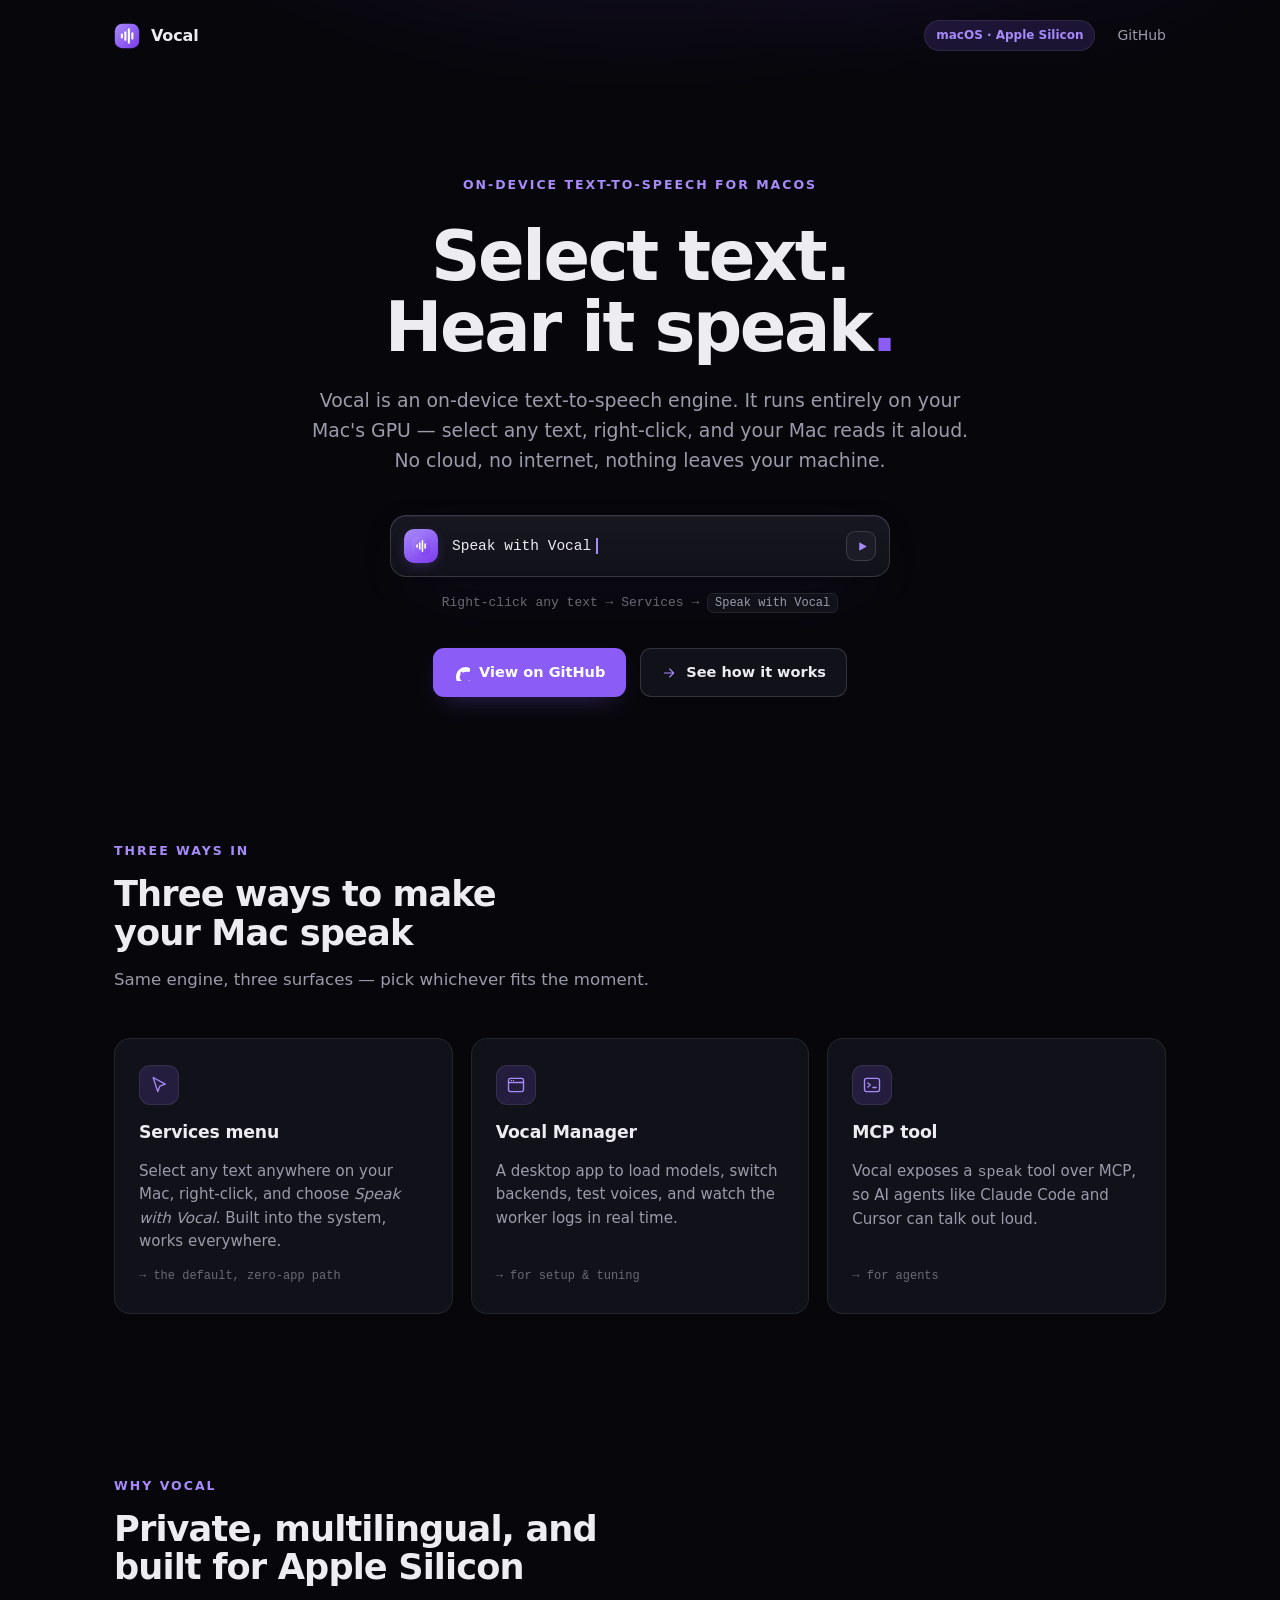
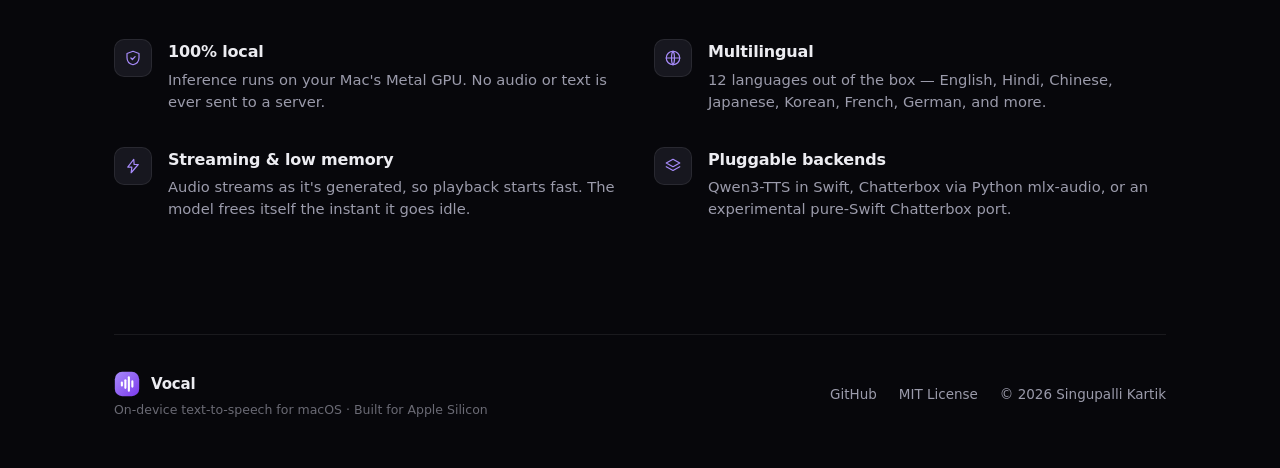
==== landing/index.html @ 25f43df4 "feat(landing+ui): violet/dark brand — Raycast-style landing page + Tauri Manager restyle - landing/i" ====
<!doctype html>
<html lang="en">
<head>
<meta charset="UTF-8" />
<meta name="viewport" content="width=device-width, initial-scale=1.0" />
<title>Vocal — On-device text-to-speech for macOS</title>
<meta name="description" content="Vocal is an on-device text-to-speech engine for macOS. Select any text, right-click, and your Mac reads it aloud — no cloud, no internet, nothing leaves your machine." />
<style>
  :root {
    /* ground + surfaces */
    --bg:        #07070B;
    --surface:   #11111A;
    --surface-2: #17171F;
    --surface-3: #1C1C26;
    /* lines */
    --border:    rgba(255,255,255,0.08);
    --border-2:  rgba(255,255,255,0.14);
    /* text */
    --text:      #ECECF1;
    --muted:     #9B9BAB;
    --muted-2:   #6A6A74;
    /* brand — violet */
    --accent:    #8B5CF6;
    --accent-2:  #A78BFA;
    --accent-d:  #7C3AED;
    --accent-soft: rgba(139,92,246,0.16);
    --accent-glow: rgba(139,92,246,0.42);
    /* type */
    --sans: -apple-system, BlinkMacSystemFont, "SF Pro Text", "SF Pro Display", "Segoe UI", system-ui, sans-serif;
    --mono: ui-monospace, "SF Mono", "JetBrains Mono", Menlo, monospace;
    --maxw: 1100px;
  }

  * { box-sizing: border-box; margin: 0; padding: 0; }

  html { scroll-behavior: smooth; }

  body {
    background: var(--bg);
    color: var(--text);
    font-family: var(--sans);
    font-size: 17px;
    line-height: 1.6;
    -webkit-font-smoothing: antialiased;
    text-rendering: optimizeLegibility;
    overflow-x: hidden;
  }

  /* ambient ground glow behind the hero */
  body::before {
    content: "";
    position: fixed;
    inset: -20vh 0 auto 0;
    height: 90vh;
    background:
      radial-gradient(60% 50% at 50% 0%, var(--accent-glow) 0%, transparent 70%),
      radial-gradient(40% 40% at 78% 8%, rgba(124,58,237,0.20) 0%, transparent 70%);
    -webkit-mask-image: linear-gradient(to bottom, #000 0%, transparent 78%);
            mask-image: linear-gradient(to bottom, #000 0%, transparent 78%);
    opacity: 0.55;
    pointer-events: none;
    z-index: 0;
  }

  a { color: inherit; text-decoration: none; }

  .wrap { width: 100%; max-width: var(--maxw); margin: 0 auto; padding: 0 24px; position: relative; z-index: 1; }

  /* ---------- icon sprite ---------- */
  .sprite { position: absolute; width: 0; height: 0; overflow: hidden; }

  .mark { width: 26px; height: 26px; display: block; flex: none; }
  .ic { width: 20px; height: 20px; display: block; flex: none; stroke: var(--accent-2); stroke-width: 1.6; fill: none; stroke-linecap: round; stroke-linejoin: round; }

  /* ---------- top nav ---------- */
  .nav {
    position: relative; z-index: 2;
    display: flex; align-items: center; justify-content: space-between;
    padding: 20px 0;
  }
  .brand { display: flex; align-items: center; gap: 11px; }
  .brand b { font-size: 16px; font-weight: 650; letter-spacing: -0.01em; }
  .nav-right { display: flex; align-items: center; gap: 22px; }
  .nav-link { font-size: 14px; color: var(--muted); transition: color .18s; }
  .nav-link:hover { color: var(--text); }
  .pill-tag {
    font-size: 12px; font-weight: 550; color: var(--accent-2);
    padding: 5px 11px; border-radius: 999px;
    background: var(--accent-soft); border: 1px solid var(--border);
  }

  /* ---------- hero ---------- */
  .hero { text-align: center; padding: clamp(56px, 11vh, 120px) 0 clamp(40px,7vh,72px); }

  .eyebrow {
    display: inline-block;
    font-size: 12.5px; font-weight: 600; letter-spacing: 0.16em; text-transform: uppercase;
    color: var(--accent-2);
    margin-bottom: 26px;
  }

  h1 {
    font-family: var(--sans);
    font-size: clamp(2.5rem, 6.2vw, 4.3rem);
    font-weight: 700;
    letter-spacing: -0.035em;
    line-height: 1.03;
    text-wrap: balance;
  }
  h1 .dot { color: var(--accent); }

  .sub {
    max-width: 56ch; margin: 22px auto 0;
    font-size: clamp(1.02rem, 1.5vw, 1.18rem);
    color: var(--muted); line-height: 1.6;
  }

  /* command bar — the signature element */
  .cmdbar {
    position: relative;
    max-width: 500px; margin: 40px auto 0;
    display: flex; align-items: center; gap: 14px;
    padding: 13px 13px 13px 13px;
    background: linear-gradient(180deg, var(--surface-2), var(--surface));
    border: 1px solid var(--border-2);
    border-radius: 16px;
    box-shadow:
      0 1px 0 rgba(255,255,255,0.05) inset,
      0 24px 60px -28px var(--accent-glow),
      0 8px 30px -12px rgba(0,0,0,0.6);
    animation: float 6s ease-in-out infinite;
  }
  .cmdbar::after { /* outer accent halo */
    content: ""; position: absolute; inset: -1px; border-radius: 17px;
    background: linear-gradient(180deg, var(--accent-soft), transparent 60%);
    -webkit-mask: linear-gradient(#000,#000) content-box, linear-gradient(#000,#000);
            mask: linear-gradient(#000,#000) content-box, linear-gradient(#000,#000);
    -webkit-mask-composite: xor; mask-composite: exclude;
    padding: 1px; pointer-events: none; opacity: .7;
  }
  .cmd-mark {
    width: 34px; height: 34px; border-radius: 10px; flex: none;
    background: linear-gradient(150deg, var(--accent-2), var(--accent-d));
    display: grid; place-items: center;
    box-shadow: 0 4px 14px -4px var(--accent-glow);
  }
  .cmd-mark svg { width: 20px; height: 20px; }
  .cmd-text {
    font-family: var(--mono); font-size: 14.5px; color: var(--text);
    display: inline-flex; align-items: center; gap: 2px;
  }
  .cmd-caret {
    display: inline-block; width: 2px; height: 16px; margin-left: 3px;
    background: var(--accent-2); vertical-align: -3px;
    animation: blink 1.1s steps(1) infinite;
  }
  .cmd-play {
    margin-left: auto; flex: none;
    width: 30px; height: 30px; border-radius: 9px;
    border: 1px solid var(--border-2); background: var(--surface-3);
    display: grid; place-items: center; color: var(--accent-2);
    transition: background .18s, transform .18s;
  }
  .cmd-play:hover { background: var(--accent-soft); transform: translateY(-1px); }
  .cmd-play svg { width: 13px; height: 13px; fill: var(--accent-2); stroke: none; margin-left: 2px; }

  .hero-hint { margin-top: 16px; font-size: 13px; color: var(--muted-2); font-family: var(--mono); }
  .hero-hint kbd {
    font-family: var(--mono); font-size: 12px;
    background: var(--surface); border: 1px solid var(--border);
    border-radius: 6px; padding: 2px 7px; color: var(--muted);
  }

  .cta { margin-top: 34px; display: flex; gap: 14px; justify-content: center; flex-wrap: wrap; }
  .btn {
    display: inline-flex; align-items: center; gap: 9px;
    font-family: var(--sans); font-size: 14.5px; font-weight: 580;
    padding: 12px 20px; border-radius: 11px; cursor: pointer;
    border: 1px solid transparent; transition: transform .16s, background .18s, border-color .18s;
  }
  .btn svg { width: 16px; height: 16px; }
  .btn-primary { background: var(--accent); color: #fff; box-shadow: 0 10px 28px -12px var(--accent-glow); }
  .btn-primary:hover { background: var(--accent-2); transform: translateY(-1px); }
  .btn-ghost { background: var(--surface); color: var(--text); border-color: var(--border-2); }
  .btn-ghost:hover { border-color: var(--accent); transform: translateY(-1px); }

  /* ---------- section scaffolding ---------- */
  section.block { padding: clamp(56px, 9vh, 96px) 0; position: relative; }
  .s-head { max-width: 62ch; margin-bottom: 44px; }
  .s-label {
    font-size: 12.5px; font-weight: 600; letter-spacing: 0.16em; text-transform: uppercase;
    color: var(--accent-2); margin-bottom: 14px;
  }
  .s-title { font-size: clamp(1.6rem, 3vw, 2.2rem); font-weight: 680; letter-spacing: -0.025em; line-height: 1.1; text-wrap: balance; }
  .s-sub { margin-top: 14px; color: var(--muted); font-size: 1.04rem; }

  /* ---------- three ways in ---------- */
  .ways { display: grid; grid-template-columns: repeat(3, 1fr); gap: 18px; }
  .card {
    background: var(--surface);
    border: 1px solid var(--border);
    border-radius: 16px;
    padding: 26px 24px;
    display: flex; flex-direction: column; gap: 14px;
    transition: border-color .2s, transform .2s, background .2s;
  }
  .card:hover { border-color: var(--border-2); transform: translateY(-3px); background: var(--surface-2); }
  .card .ic-tile {
    width: 40px; height: 40px; border-radius: 11px;
    background: var(--accent-soft); border: 1px solid var(--border);
    display: grid; place-items: center;
  }
  .card .ic-tile .ic { width: 20px; height: 20px; }
  .card h3 { font-size: 1.08rem; font-weight: 620; letter-spacing: -0.01em; }
  .card p { font-size: 0.94rem; color: var(--muted); line-height: 1.55; }
  .card .step { font-family: var(--mono); font-size: 12px; color: var(--muted-2); margin-top: auto; }

  /* ---------- features grid ---------- */
  .feats { display: grid; grid-template-columns: repeat(2, 1fr); gap: 18px 28px; }
  .feat { display: flex; gap: 16px; align-items: flex-start; padding: 8px 0; }
  .feat .ic-tile {
    width: 38px; height: 38px; border-radius: 10px; flex: none;
    background: var(--surface-2); border: 1px solid var(--border);
    display: grid; place-items: center;
  }
  .feat .ic-tile .ic { width: 18px; height: 18px; }
  .feat h4 { font-size: 1rem; font-weight: 620; letter-spacing: -0.01em; margin-bottom: 4px; }
  .feat p { font-size: 0.92rem; color: var(--muted); line-height: 1.5; }

  /* ---------- footer ---------- */
  footer { border-top: 1px solid var(--border); padding: 36px 0 48px; margin-top: 24px; }
  .foot { display: flex; align-items: center; justify-content: space-between; gap: 20px; flex-wrap: wrap; }
  .foot .brand b { font-size: 15px; }
  .foot small { display: block; color: var(--muted-2); font-size: 12.5px; margin-top: 3px; }
  .foot-right { display: flex; align-items: center; gap: 22px; font-size: 13.5px; color: var(--muted); }
  .foot-right a:hover { color: var(--text); }

  /* ---------- load animation ---------- */
  .reveal { opacity: 0; transform: translateY(14px); animation: rise .7s cubic-bezier(.2,.7,.2,1) forwards; }
  .d1 { animation-delay: .05s; } .d2 { animation-delay: .14s; } .d3 { animation-delay: .23s; }
  .d4 { animation-delay: .32s; } .d5 { animation-delay: .41s; }

  @keyframes rise { to { opacity: 1; transform: none; } }
  @keyframes float { 0%,100% { transform: translateY(0); } 50% { transform: translateY(-5px); } }
  @keyframes blink { 0%,49% { opacity: 1; } 50%,100% { opacity: 0; } }

  :focus-visible { outline: 2px solid var(--accent-2); outline-offset: 3px; border-radius: 6px; }

  /* ---------- responsive ---------- */
  @media (max-width: 860px) {
    .ways { grid-template-columns: 1fr; }
    .feats { grid-template-columns: 1fr; }
  }
  @media (prefers-reduced-motion: reduce) {
    *, *::before, *::after { animation: none !important; transition: none !important; }
    .reveal { opacity: 1; transform: none; }
  }
</style>
</head>
<body>

<!-- icon + brand sprite -->
<svg class="sprite" aria-hidden="true">
  <defs>
    <linearGradient id="vg" x1="0" y1="0" x2="1" y2="1">
      <stop offset="0" stop-color="#A78BFA"/><stop offset="1" stop-color="#7C3AED"/>
    </linearGradient>
    <symbol id="brand" viewBox="0 0 32 32">
      <rect x="1" y="1" width="30" height="30" rx="9" fill="url(#vg)"/>
      <g fill="#fff">
        <rect x="8.4" y="13" width="2.6" height="6" rx="1.3"/>
        <rect x="12.7" y="10" width="2.6" height="12" rx="1.3"/>
        <rect x="17.0" y="6.5" width="2.6" height="19" rx="1.3"/>
        <rect x="21.3" y="11.5" width="2.6" height="9" rx="1.3"/>
      </g>
    </symbol>
    <symbol id="i-pointer" viewBox="0 0 24 24"><path d="M5 3l5.5 17 2.4-6.6L19.5 11z"/></symbol>
    <symbol id="i-window" viewBox="0 0 24 24"><rect x="3" y="4" width="18" height="16" rx="2.5"/><path d="M3 9h18"/><circle cx="6.5" cy="6.5" r="0.6" fill="currentColor" stroke="none"/><circle cx="9" cy="6.5" r="0.6" fill="currentColor" stroke="none"/></symbol>
    <symbol id="i-terminal" viewBox="0 0 24 24"><rect x="3" y="4" width="18" height="16" rx="2.5"/><path d="M7 9.5l3 2.5-3 2.5M13 15h4"/></symbol>
    <symbol id="i-shield" viewBox="0 0 24 24"><path d="M12 3l8 3v5.5c0 4.6-3.4 8.3-8 9.5-4.6-1.2-8-4.9-8-9.5V6z"/><path d="M9.2 12l2 2 3.6-3.8"/></symbol>
    <symbol id="i-globe" viewBox="0 0 24 24"><circle cx="12" cy="12" r="9"/><path d="M3 12h18"/><path d="M12 3c2.6 2.6 2.6 15.4 0 18M12 3c-2.6 2.6-2.6 15.4 0 18"/></symbol>
    <symbol id="i-bolt" viewBox="0 0 24 24"><path d="M13 3L5 13.5h5.5L9.5 21 19 10h-5.5z"/></symbol>
    <symbol id="i-layers" viewBox="0 0 24 24"><path d="M12 3l9 5-9 5-9-5z"/><path d="M3 13l9 5 9-5"/></symbol>
    <symbol id="i-play" viewBox="0 0 24 24"><path d="M6 4l14 8-14 8z"/></symbol>
    <symbol id="i-arrow" viewBox="0 0 24 24"><path d="M5 12h14M13 6l6 6-6 6"/></symbol>
  </defs>
</svg>

<div class="wrap">

  <!-- nav -->
  <nav class="nav">
    <a class="brand" href="#top" aria-label="Vocal home">
      <svg class="mark"><use href="#brand"/></svg>
      <b>Vocal</b>
    </a>
    <div class="nav-right">
      <span class="pill-tag">macOS · Apple Silicon</span>
      <a class="nav-link" href="https://github.com/skartik-sk/vocal" target="_blank" rel="noopener">GitHub</a>
    </div>
  </nav>

  <!-- hero -->
  <header class="hero" id="top">
    <span class="eyebrow reveal d1">On-device text-to-speech for macOS</span>
    <h1 class="reveal d2">Select text.<br/>Hear it speak<span class="dot">.</span></h1>
    <p class="sub reveal d3">
      Vocal is an on-device text-to-speech engine. It runs entirely on your Mac's
      GPU — select any text, right-click, and your Mac reads it aloud. No cloud,
      no internet, nothing leaves your machine.
    </p>

    <!-- signature command bar -->
    <div class="cmdbar reveal d4" role="img" aria-label="Speak with Vocal">
      <span class="cmd-mark"><svg><use href="#brand"/></svg></span>
      <span class="cmd-text">Speak with Vocal<span class="cmd-caret"></span></span>
      <span class="cmd-play" title="Play"><svg><use href="#i-play"/></svg></span>
    </div>
    <p class="hero-hint reveal d4">Right-click any text → Services → <kbd>Speak with Vocal</kbd></p>

    <div class="cta reveal d5">
      <a class="btn btn-primary" href="https://github.com/skartik-sk/vocal" target="_blank" rel="noopener">
        <svg class="ic" style="stroke:none;fill:#fff"><path d="M12 2A10 10 0 0 0 8.84 21.5c.5.08.66-.22.66-.48v-1.7c-2.67.58-3.24-1.28-3.24-1.28-.43-1.1-1.06-1.4-1.06-1.4-.86-.6.07-.58.07-.58.96.07 1.46.98 1.46.98.85 1.46 2.22 1.04 2.76.8.08-.62.33-1.04.6-1.28-2.13-.24-4.37-1.06-4.37-4.74 0-1.05.37-1.9.98-2.57-.1-.24-.43-1.22.1-2.54 0 0 .8-.26 2.63.98A9.1 9.1 0 0 1 12 6.8c.81 0 1.63.11 2.4.32 1.83-1.24 2.62-.98 2.62-.98.52 1.32.2 2.3.1 2.54.6.67.97 1.52.97 2.57 0 3.69-2.24 4.5-4.38 4.73.34.3.64.88.64 1.78v2.64c0 .26.16.57.66.48A10 10 0 0 0 12 2z"/></svg>
        View on GitHub
      </a>
      <a class="btn btn-ghost" href="#ways">
        <svg class="ic"><use href="#i-arrow"/></svg>
        See how it works
      </a>
    </div>
  </header>

  <!-- three ways in -->
  <section class="block" id="ways">
    <div class="s-head">
      <div class="s-label">Three ways in</div>
      <h2 class="s-title">Three ways to make your Mac speak</h2>
      <p class="s-sub">Same engine, three surfaces — pick whichever fits the moment.</p>
    </div>
    <div class="ways">
      <div class="card">
        <span class="ic-tile"><svg class="ic"><use href="#i-pointer"/></svg></span>
        <h3>Services menu</h3>
        <p>Select any text anywhere on your Mac, right-click, and choose <em>Speak with Vocal</em>. Built into the system, works everywhere.</p>
        <span class="step">→ the default, zero-app path</span>
      </div>
      <div class="card">
        <span class="ic-tile"><svg class="ic"><use href="#i-window"/></svg></span>
        <h3>Vocal Manager</h3>
        <p>A desktop app to load models, switch backends, test voices, and watch the worker logs in real time.</p>
        <span class="step">→ for setup &amp; tuning</span>
      </div>
      <div class="card">
        <span class="ic-tile"><svg class="ic"><use href="#i-terminal"/></svg></span>
        <h3>MCP tool</h3>
        <p>Vocal exposes a <code>speak</code> tool over MCP, so AI agents like Claude Code and Cursor can talk out loud.</p>
        <span class="step">→ for agents</span>
      </div>
    </div>
  </section>

  <!-- features -->
  <section class="block">
    <div class="s-head">
      <div class="s-label">Why Vocal</div>
      <h2 class="s-title">Private, multilingual, and built for Apple Silicon</h2>
    </div>
    <div class="feats">
      <div class="feat">
        <span class="ic-tile"><svg class="ic"><use href="#i-shield"/></svg></span>
        <div>
          <h4>100% local</h4>
          <p>Inference runs on your Mac's Metal GPU. No audio or text is ever sent to a server.</p>
        </div>
      </div>
      <div class="feat">
        <span class="ic-tile"><svg class="ic"><use href="#i-globe"/></svg></span>
        <div>
          <h4>Multilingual</h4>
          <p>12 languages out of the box — English, Hindi, Chinese, Japanese, Korean, French, German, and more.</p>
        </div>
      </div>
      <div class="feat">
        <span class="ic-tile"><svg class="ic"><use href="#i-bolt"/></svg></span>
        <div>
          <h4>Streaming &amp; low memory</h4>
          <p>Audio streams as it's generated, so playback starts fast. The model frees itself the instant it goes idle.</p>
        </div>
      </div>
      <div class="feat">
        <span class="ic-tile"><svg class="ic"><use href="#i-layers"/></svg></span>
        <div>
          <h4>Pluggable backends</h4>
          <p>Qwen3-TTS in Swift, Chatterbox via Python mlx-audio, or an experimental pure-Swift Chatterbox port.</p>
        </div>
      </div>
    </div>
  </section>

  <!-- footer -->
  <footer>
    <div class="foot">
      <div>
        <a class="brand" href="#top"><svg class="mark"><use href="#brand"/></svg> <b>Vocal</b></a>
        <small>On-device text-to-speech for macOS · Built for Apple Silicon</small>
      </div>
      <div class="foot-right">
        <a href="https://github.com/skartik-sk/vocal" target="_blank" rel="noopener">GitHub</a>
        <a href="https://github.com/skartik-sk/vocal/blob/main/LICENSE" target="_blank" rel="noopener">MIT License</a>
        <span>&copy; 2026 Singupalli Kartik</span>
      </div>
    </div>
  </footer>

</div>
</body>
</html>
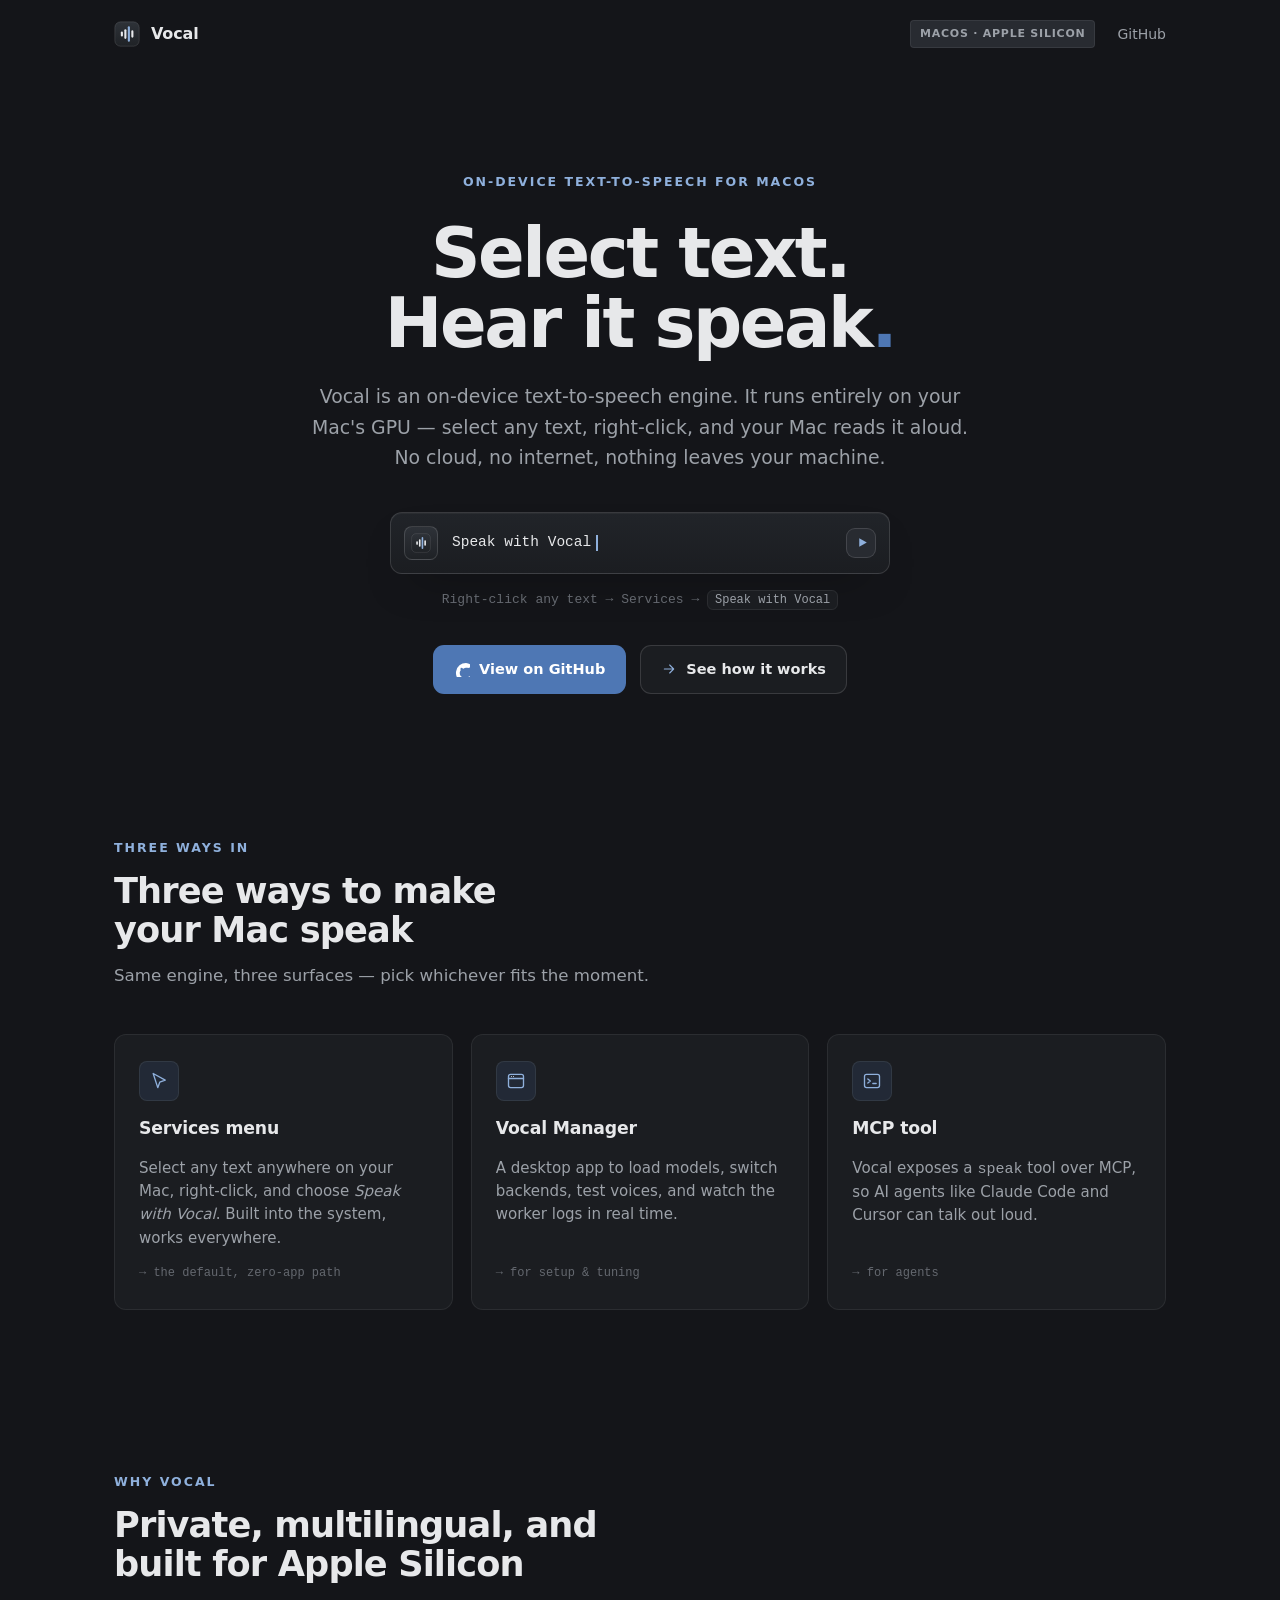
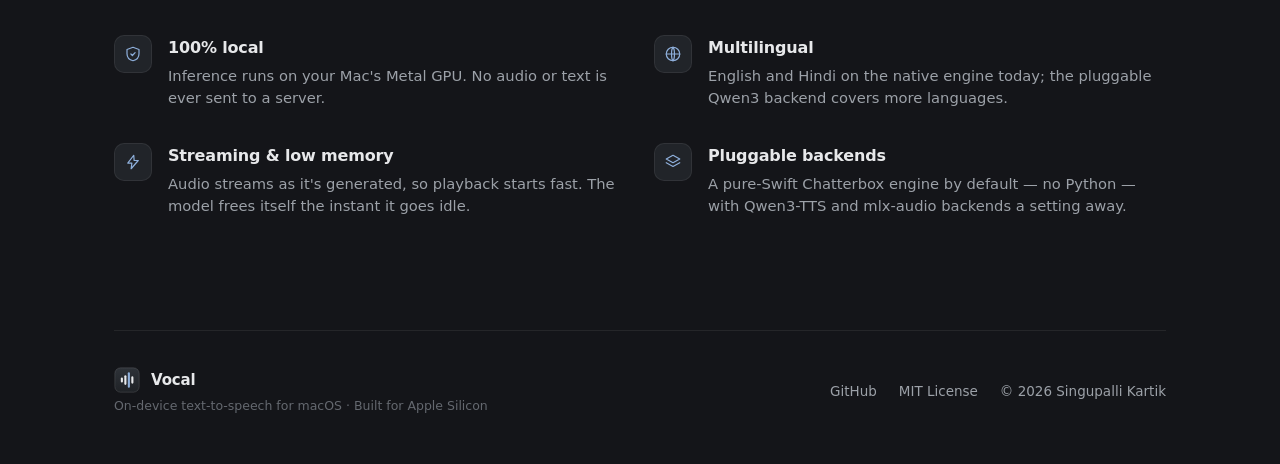
==== commit 1d868776: "feat(brand): classic graphite/steel rebrand across Manager, landing, and icon - Shared token system " ====
--- a/landing/index.html
+++ b/landing/index.html
@@ -7,24 +7,24 @@
 <meta name="description" content="Vocal is an on-device text-to-speech engine for macOS. Select any text, right-click, and your Mac reads it aloud — no cloud, no internet, nothing leaves your machine." />
 <style>
   :root {
-    /* ground + surfaces */
-    --bg:        #07070B;
-    --surface:   #11111A;
-    --surface-2: #17171F;
-    --surface-3: #1C1C26;
+    /* ground + surfaces — graphite, matches the Vocal Manager */
+    --bg:        #141519;
+    --surface:   #1B1D21;
+    --surface-2: #212429;
+    --surface-3: #282B31;
     /* lines */
-    --border:    rgba(255,255,255,0.08);
-    --border-2:  rgba(255,255,255,0.14);
+    --border:    rgba(255,255,255,0.07);
+    --border-2:  rgba(255,255,255,0.13);
     /* text */
-    --text:      #ECECF1;
-    --muted:     #9B9BAB;
-    --muted-2:   #6A6A74;
-    /* brand — violet */
-    --accent:    #8B5CF6;
-    --accent-2:  #A78BFA;
-    --accent-d:  #7C3AED;
-    --accent-soft: rgba(139,92,246,0.16);
-    --accent-glow: rgba(139,92,246,0.42);
+    --text:      #E7E8EA;
+    --muted:     #9CA1A8;
+    --muted-2:   #64686F;
+    /* brand — restrained steel blue */
+    --accent:    #4E77B4;
+    --accent-2:  #8FB0DC;
+    --accent-d:  #446AA9;
+    --accent-soft: rgba(78,119,180,0.14);
+    --accent-glow: rgba(78,119,180,0.30);
     /* type */
     --sans: -apple-system, BlinkMacSystemFont, "SF Pro Text", "SF Pro Display", "Segoe UI", system-ui, sans-serif;
     --mono: ui-monospace, "SF Mono", "JetBrains Mono", Menlo, monospace;
@@ -46,22 +46,6 @@
     overflow-x: hidden;
   }
 
-  /* ambient ground glow behind the hero */
-  body::before {
-    content: "";
-    position: fixed;
-    inset: -20vh 0 auto 0;
-    height: 90vh;
-    background:
-      radial-gradient(60% 50% at 50% 0%, var(--accent-glow) 0%, transparent 70%),
-      radial-gradient(40% 40% at 78% 8%, rgba(124,58,237,0.20) 0%, transparent 70%);
-    -webkit-mask-image: linear-gradient(to bottom, #000 0%, transparent 78%);
-            mask-image: linear-gradient(to bottom, #000 0%, transparent 78%);
-    opacity: 0.55;
-    pointer-events: none;
-    z-index: 0;
-  }
-
   a { color: inherit; text-decoration: none; }
 
   .wrap { width: 100%; max-width: var(--maxw); margin: 0 auto; padding: 0 24px; position: relative; z-index: 1; }
@@ -84,9 +68,10 @@
   .nav-link { font-size: 14px; color: var(--muted); transition: color .18s; }
   .nav-link:hover { color: var(--text); }
   .pill-tag {
-    font-size: 12px; font-weight: 550; color: var(--accent-2);
-    padding: 5px 11px; border-radius: 999px;
-    background: var(--accent-soft); border: 1px solid var(--border);
+    font-size: 11px; font-weight: 600; letter-spacing: 0.07em; text-transform: uppercase;
+    color: var(--muted);
+    padding: 4px 9px; border-radius: 4px;
+    background: var(--surface-3); border: 1px solid var(--border);
   }
 
   /* ---------- hero ---------- */
@@ -123,26 +108,17 @@
     padding: 13px 13px 13px 13px;
     background: linear-gradient(180deg, var(--surface-2), var(--surface));
     border: 1px solid var(--border-2);
-    border-radius: 16px;
+    border-radius: 12px;
     box-shadow:
-      0 1px 0 rgba(255,255,255,0.05) inset,
-      0 24px 60px -28px var(--accent-glow),
-      0 8px 30px -12px rgba(0,0,0,0.6);
+      0 1px 0 rgba(255,255,255,0.04) inset,
+      0 20px 44px -24px rgba(0,0,0,0.55);
     animation: float 6s ease-in-out infinite;
   }
-  .cmdbar::after { /* outer accent halo */
-    content: ""; position: absolute; inset: -1px; border-radius: 17px;
-    background: linear-gradient(180deg, var(--accent-soft), transparent 60%);
-    -webkit-mask: linear-gradient(#000,#000) content-box, linear-gradient(#000,#000);
-            mask: linear-gradient(#000,#000) content-box, linear-gradient(#000,#000);
-    -webkit-mask-composite: xor; mask-composite: exclude;
-    padding: 1px; pointer-events: none; opacity: .7;
-  }
   .cmd-mark {
-    width: 34px; height: 34px; border-radius: 10px; flex: none;
-    background: linear-gradient(150deg, var(--accent-2), var(--accent-d));
+    width: 34px; height: 34px; border-radius: 8px; flex: none;
+    background: linear-gradient(180deg, #2E3238, #1F2226);
+    border: 1px solid rgba(255,255,255,0.14);
     display: grid; place-items: center;
-    box-shadow: 0 4px 14px -4px var(--accent-glow);
   }
   .cmd-mark svg { width: 20px; height: 20px; }
   .cmd-text {
@@ -179,8 +155,8 @@
     border: 1px solid transparent; transition: transform .16s, background .18s, border-color .18s;
   }
   .btn svg { width: 16px; height: 16px; }
-  .btn-primary { background: var(--accent); color: #fff; box-shadow: 0 10px 28px -12px var(--accent-glow); }
-  .btn-primary:hover { background: var(--accent-2); transform: translateY(-1px); }
+  .btn-primary { background: var(--accent); color: #fff; }
+  .btn-primary:hover { background: var(--accent-d); transform: translateY(-1px); }
   .btn-ghost { background: var(--surface); color: var(--text); border-color: var(--border-2); }
   .btn-ghost:hover { border-color: var(--accent); transform: translateY(-1px); }
 
@@ -199,14 +175,14 @@
   .card {
     background: var(--surface);
     border: 1px solid var(--border);
-    border-radius: 16px;
+    border-radius: 12px;
     padding: 26px 24px;
     display: flex; flex-direction: column; gap: 14px;
     transition: border-color .2s, transform .2s, background .2s;
   }
   .card:hover { border-color: var(--border-2); transform: translateY(-3px); background: var(--surface-2); }
   .card .ic-tile {
-    width: 40px; height: 40px; border-radius: 11px;
+    width: 40px; height: 40px; border-radius: 8px;
     background: var(--accent-soft); border: 1px solid var(--border);
     display: grid; place-items: center;
   }
@@ -262,15 +238,15 @@
 <!-- icon + brand sprite -->
 <svg class="sprite" aria-hidden="true">
   <defs>
-    <linearGradient id="vg" x1="0" y1="0" x2="1" y2="1">
-      <stop offset="0" stop-color="#A78BFA"/><stop offset="1" stop-color="#7C3AED"/>
+    <linearGradient id="vg" x1="0" y1="0" x2="0" y2="1">
+      <stop offset="0" stop-color="#2E3238"/><stop offset="1" stop-color="#1F2226"/>
     </linearGradient>
     <symbol id="brand" viewBox="0 0 32 32">
-      <rect x="1" y="1" width="30" height="30" rx="9" fill="url(#vg)"/>
-      <g fill="#fff">
+      <rect x="1" y="1" width="30" height="30" rx="7" fill="url(#vg)" stroke="rgba(255,255,255,0.14)" stroke-width="1"/>
+      <g fill="#E7E8EA">
         <rect x="8.4" y="13" width="2.6" height="6" rx="1.3"/>
         <rect x="12.7" y="10" width="2.6" height="12" rx="1.3"/>
-        <rect x="17.0" y="6.5" width="2.6" height="19" rx="1.3"/>
+        <rect x="17.0" y="6.5" width="2.6" height="19" rx="1.3" fill="#8FB0DC"/>
         <rect x="21.3" y="11.5" width="2.6" height="9" rx="1.3"/>
       </g>
     </symbol>
@@ -377,7 +353,7 @@
         <span class="ic-tile"><svg class="ic"><use href="#i-globe"/></svg></span>
         <div>
           <h4>Multilingual</h4>
-          <p>12 languages out of the box — English, Hindi, Chinese, Japanese, Korean, French, German, and more.</p>
+          <p>English and Hindi on the native engine today; the pluggable Qwen3 backend covers more languages.</p>
         </div>
       </div>
       <div class="feat">
@@ -391,7 +367,7 @@
         <span class="ic-tile"><svg class="ic"><use href="#i-layers"/></svg></span>
         <div>
           <h4>Pluggable backends</h4>
-          <p>Qwen3-TTS in Swift, Chatterbox via Python mlx-audio, or an experimental pure-Swift Chatterbox port.</p>
+          <p>A pure-Swift Chatterbox engine by default — no Python — with Qwen3-TTS and mlx-audio backends a setting away.</p>
         </div>
       </div>
     </div>
